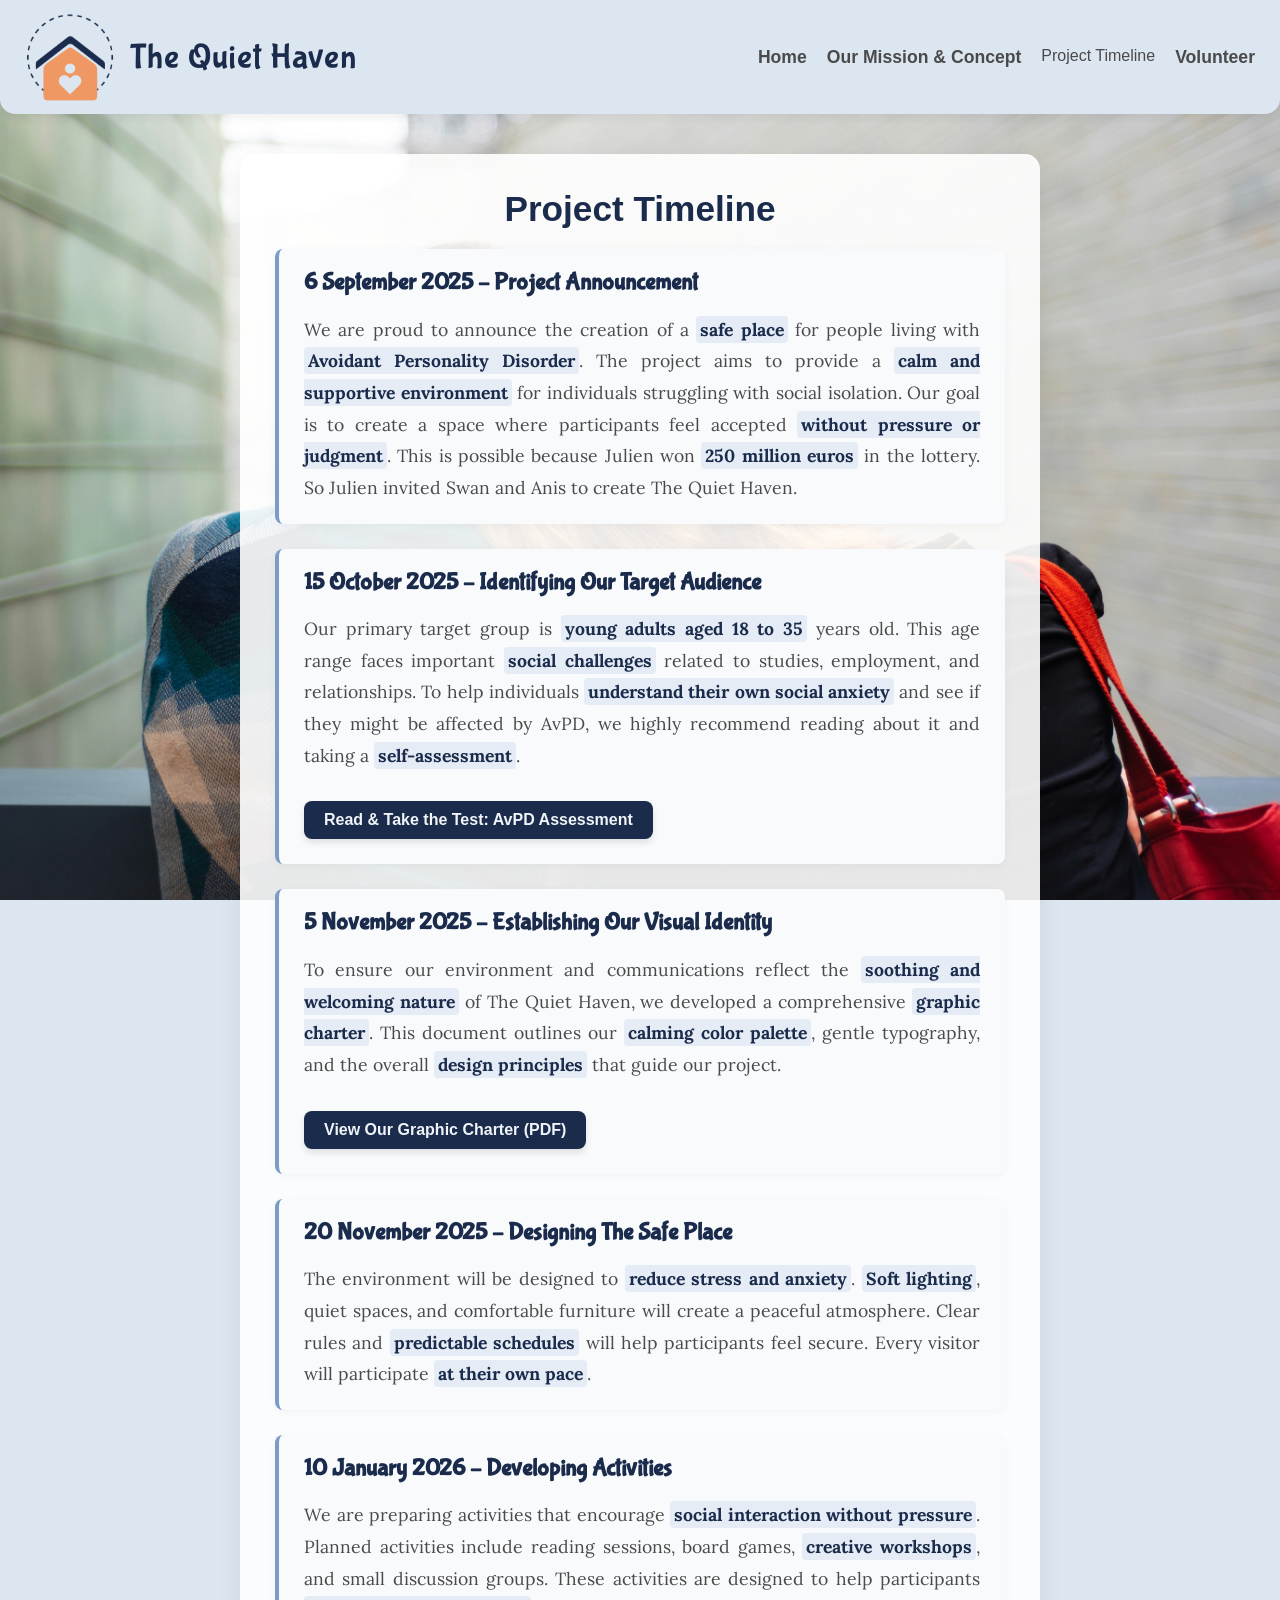
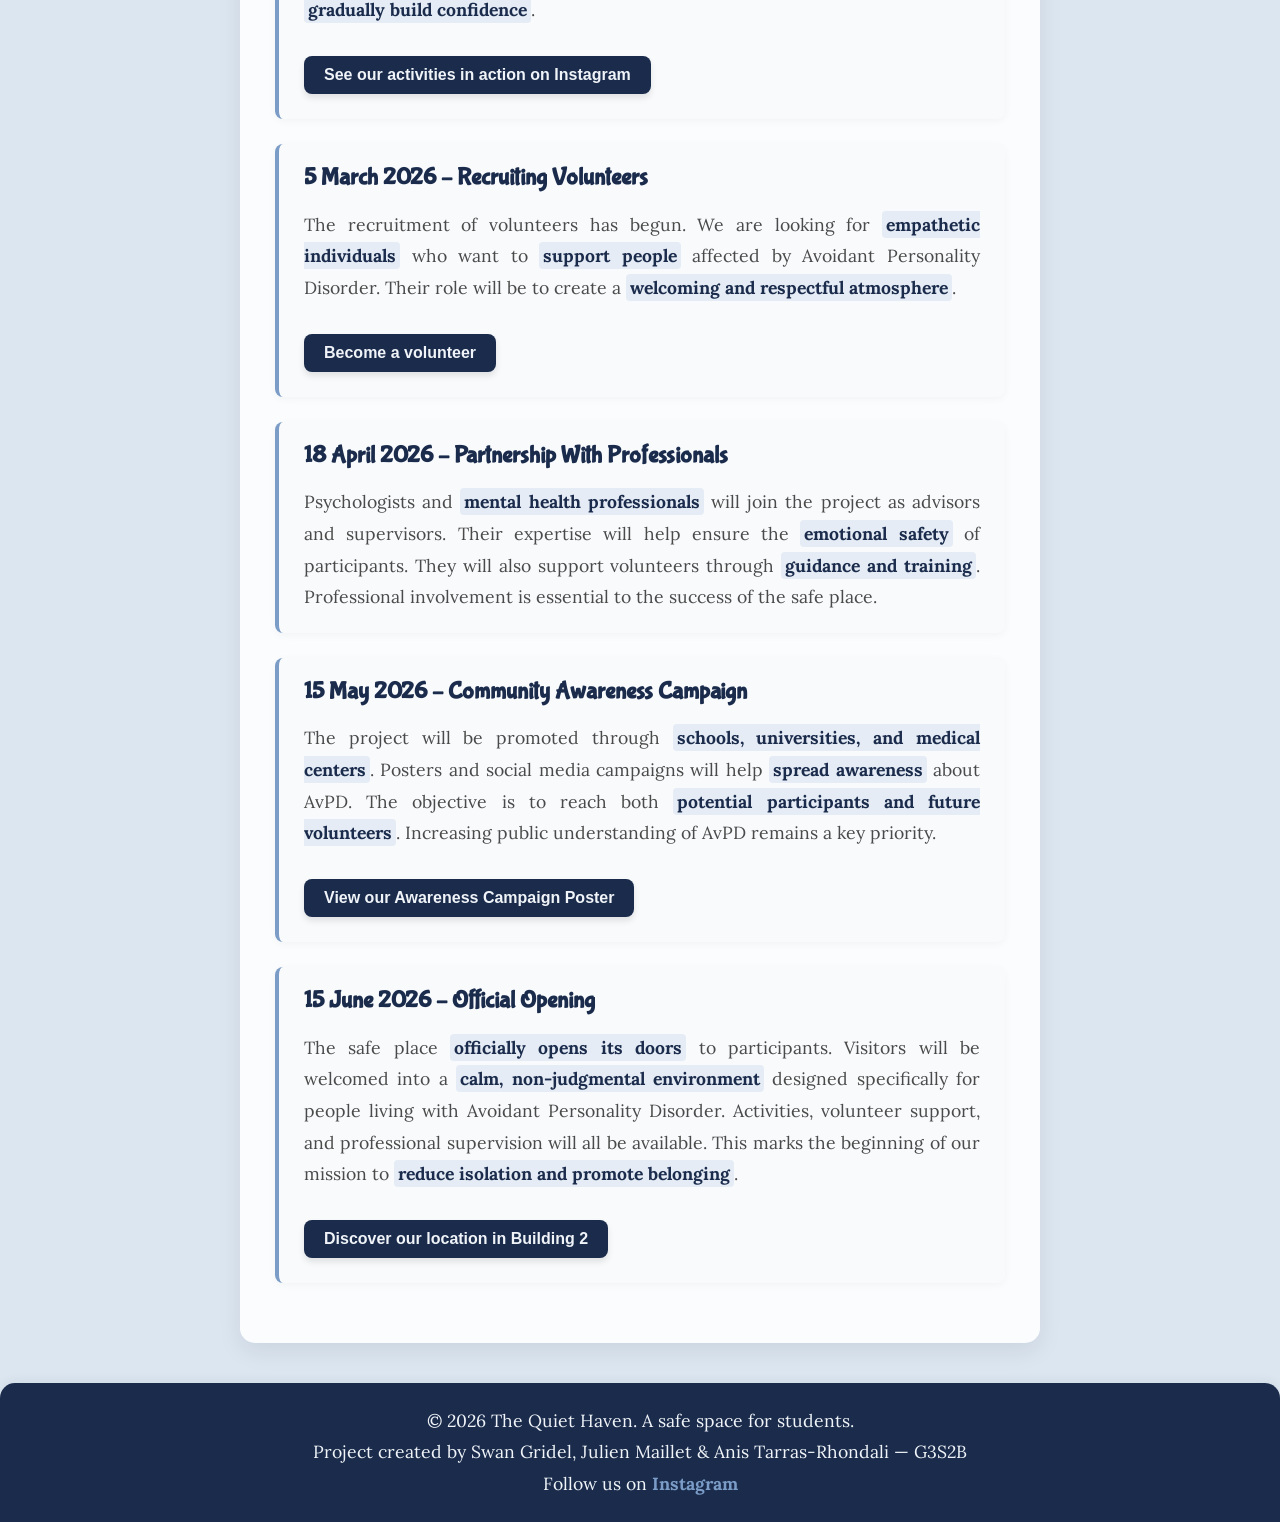
==== blog.html @ 800fada0 "Envoye des documents" ====
<!DOCTYPE html>
<html lang="fr">
	<head>
		<meta charset="UTF-8">
		<meta name="viewport" content="width=device-width, initial-scale=1.0">
		<meta name="description" content="Follow the roadmap and journey of The Quiet Haven project.">
		<title>Our Journey - The Quiet Haven</title>

		<link rel="preconnect" href="https://fonts.googleapis.com">
		<link rel="preconnect" href="https://fonts.gstatic.com" crossorigin>
		<link href="https://fonts.googleapis.com/css2?family=Bubblegum+Sans&display=swap" rel="stylesheet">
		<link href="https://fonts.googleapis.com/css2?family=Lora:ital,wght@0,400;0,600;1,400&display=swap" rel="stylesheet">
		<link rel="stylesheet" type="text/css" href="styles.css">
	</head>
	<body>
		<header>
			<a href="index.html" class="logo-container">
				<img src="Image/Logo.png" alt="Logo" width="90" height="90">
				<h1>The Quiet Haven</h1>
			</a>

			<input type="checkbox" id="menu-toggle" class="menu-checkbox">
			<label for="menu-toggle" class="menu-icon">&#9776;</label>

			<nav>
				<ul>
					<li><a href="index.html">Home</a></li>
					<li><a href="mission.html">Our Mission & Concept</a></li>
					<li>Project Timeline</li>
					<li><a href="volunteer.html">Volunteer</a></li>
				</ul>
			</nav>
		</header>
		
		<main class="centered-layout">
			<div class="glass-card" style="max-width: 800px;">
				<h2>Project Timeline</h2>
				
				<section class="content-block">
					<h3>6 September 2025 – Project Announcement</h3>
					<p>
						We are proud to announce the creation of a <strong>safe place</strong> for people living with <strong>Avoidant Personality Disorder</strong>. The project aims to provide a <strong>calm and supportive environment</strong> for individuals struggling with social isolation. Our goal is to create a space where participants feel accepted <strong>without pressure or judgment</strong>. This is possible because Julien won <strong>250 million euros</strong> in the lottery. So Julien invited Swan and Anis to create The Quiet Haven.
					</p>
				</section>

				<section class="content-block">
					<h3>15 October 2025 – Identifying Our Target Audience</h3>
					<p>
						Our primary target group is <strong>young adults aged 18 to 35</strong> years old. This age range faces important <strong>social challenges</strong> related to studies, employment, and relationships. To help individuals <strong>understand their own social anxiety</strong> and see if they might be affected by AvPD, we highly recommend reading about it and taking a <strong>self-assessment</strong>.
					</p>
					<a href="https://www.reviveresearch.org/blog/avoidant-personality-disorder-test/" target="_blank" class="cta-button cta-inline">
						Read & Take the Test: AvPD Assessment
					</a>
				</section>

				<section class="content-block">
					<h3>5 November 2025 – Establishing Our Visual Identity</h3>
					<p>
						To ensure our environment and communications reflect the <strong>soothing and welcoming nature</strong> of The Quiet Haven, we developed a comprehensive <strong>graphic charter</strong>. This document outlines our <strong>calming color palette</strong>, gentle typography, and the overall <strong>design principles</strong> that guide our project.
					</p>
					<a href="Annexe/Graphic_Charter.pdf" target="_blank" class="cta-button cta-inline">
						View Our Graphic Charter (PDF)
					</a>
				</section>

				<section class="content-block">
					<h3>20 November 2025 – Designing The Safe Place</h3>
					<p>
						The environment will be designed to <strong>reduce stress and anxiety</strong>. <strong>Soft lighting</strong>, quiet spaces, and comfortable furniture will create a peaceful atmosphere. Clear rules and <strong>predictable schedules</strong> will help participants feel secure. Every visitor will participate <strong>at their own pace</strong>.
					</p>
				</section>

				<section class="content-block">
					<h3>10 January 2026 – Developing Activities</h3>
					<p>
						We are preparing activities that encourage <strong>social interaction without pressure</strong>. Planned activities include reading sessions, board games, <strong>creative workshops</strong>, and small discussion groups. These activities are designed to help participants <strong>gradually build confidence</strong>.
					</p>
					<a href="https://www.instagram.com/avpd_project/" target="_blank" class="cta-button cta-inline">
						See our activities in action on Instagram
					</a>
				</section>

				<section class="content-block">
					<h3>5 March 2026 – Recruiting Volunteers</h3>
					<p>
						The recruitment of volunteers has begun. We are looking for <strong>empathetic individuals</strong> who want to <strong>support people</strong> affected by Avoidant Personality Disorder. Their role will be to create a <strong>welcoming and respectful atmosphere</strong>.
					</p>
					<a href="volunteer.html" class="cta-button cta-inline">
						Become a volunteer
					</a>
				</section>

				<section class="content-block">
					<h3>18 April 2026 – Partnership With Professionals</h3>
					<p>
						Psychologists and <strong>mental health professionals</strong> will join the project as advisors and supervisors. Their expertise will help ensure the <strong>emotional safety</strong> of participants. They will also support volunteers through <strong>guidance and training</strong>. Professional involvement is essential to the success of the safe place.
					</p>
				</section>

				<section class="content-block">
					<h3>15 May 2026 – Community Awareness Campaign</h3>
					<p>
						The project will be promoted through <strong>schools, universities, and medical centers</strong>. Posters and social media campaigns will help <strong>spread awareness</strong> about AvPD. The objective is to reach both <strong>potential participants and future volunteers</strong>. Increasing public understanding of AvPD remains a key priority.
					</p>
					<a href="Image/Affiche.jpg" target="_blank" class="cta-button cta-inline">
						View our Awareness Campaign Poster
					</a>
				</section>

				<section class="content-block">
					<h3>15 June 2026 – Official Opening</h3>
					<p>
						The safe place <strong>officially opens its doors</strong> to participants. Visitors will be welcomed into a <strong>calm, non-judgmental environment</strong> designed specifically for people living with Avoidant Personality Disorder. Activities, volunteer support, and professional supervision will all be available. This marks the beginning of our mission to <strong>reduce isolation and promote belonging</strong>.
					</p>
					<a href="mission.html#location-section" class="cta-button cta-inline">
						Discover our location in Building 2
					</a>
				</section>
			</div>
		</main>
		
		<footer>
			<div class="footer-content">
				<p>&copy; 2026 The Quiet Haven. A safe space for students.</p>
				<p>Project created by Swan Gridel, Julien Maillet & Anis Tarras-Rhondali — G3S2B</p>
				<p>Follow us on <a href="https://www.instagram.com/avpd_project/" target="_blank">Instagram</a></p>
			</div>
		</footer>
	</body>
</html>
---- styles.css ----
/* ========================================================= */
/* THE QUIET HAVEN - STYLESHEET                */
/* ========================================================= */

/* ======================== */
/* 1. VARIABLES (PALETTE)   */
/* ======================== */
:root {
    --primary-blue: #1A2B4C;   /* Bleu marine profond */
    --secondary-blue: #7A9CC6; /* Bleu moyen */
    --pastel-blue: #DCE6F1;    /* Bleu pastel très clair */
    --bg-light: #F8FAFC;       /* Fond des blocs et champs */
    --text-dark: #4A4A4A;      /* Gris foncé pour le texte */
    --text-light: #F0F4F8;     /* Blanc/Gris clair */
    --glass-bg: rgba(255, 255, 255, 0.90); /* Effet calque blanc */
}

/* ======================== */
/* 2. STYLES GLOBAUX        */
/* ======================== */
body {
    margin: 0; 
    min-height: 100vh; 
    display: flex; 
    flex-direction: column; 
    font-family: sans-serif; 
    color: var(--text-dark);
    background-color: var(--pastel-blue); 
    background-image: url('Image/Fond.jpg'); 
    background-size: cover; 
    background-attachment: fixed; 
    background-position: center;
}

h1 {
    font-family: 'Bubblegum Sans', sans-serif;
    font-size: 2.2rem;
    margin: 0;
    font-weight: normal;
    letter-spacing: 1px;
    color: var(--primary-blue);
}

h2 {
    color: var(--primary-blue);
    font-size: 2.2rem;
    font-weight: 700;
    margin-top: 0;
    margin-bottom: 20px;
    text-align: center;
}

h3 {
    font-family: 'Bubblegum Sans', sans-serif;
    color: var(--secondary-blue);
    font-size: 1.7rem;
    margin-top: 30px;
    margin-bottom: 10px;
    font-weight: 600;
}

p {
    font-size: 1.1rem;
    margin-bottom: 15px;
    font-family: 'Lora', serif; 
    line-height: 1.8;
    text-align: justify;
}

/* Effet "surligneur" pour les mots en gras */
p strong {
    color: var(--primary-blue);
    font-weight: 700;
    background-color: rgba(122, 156, 198, 0.15); 
    padding: 2px 4px; 
    border-radius: 4px; 
}

/* ======================== */
/* 3. EN-TÊTE ET MENU       */
/* ======================== */
header {
    display: flex;
    justify-content: space-between;
    align-items: center;
    padding: 12px 25px;
    background-color: var(--pastel-blue); 
    border-radius: 0 0 15px 15px;
    box-shadow: 0 4px 8px rgba(0, 0, 0, 0.06); 
}

.logo-container {
    display: flex;
    align-items: center;
    text-decoration: none;
    gap: 15px; 
}

header ul {
    list-style: none;
    display: flex;
    gap: 20px;
    margin: 0;
    padding: 0;
}

header ul li a {
    text-decoration: none;
    color: var(--text-dark);
    font-weight: bold;
    font-size: 1.1rem;
    transition: color 0.3s ease; 
}

header ul li a:hover {
    color: var(--secondary-blue); 
}

/* Checkbox cachée utilisée pour le menu mobile */
.menu-checkbox, .menu-icon {
    display: none; 
}

/* ======================== */
/* 4. COMPOSANTS GLOBAUX    */
/* ======================== */

/* La carte blanche principale */
.glass-card {
    background-color: var(--glass-bg);
    padding: 35px; 
    border-radius: 15px; 
    box-shadow: 0 8px 25px rgba(0, 0, 0, 0.08); 
    width: 100%;
    box-sizing: border-box;
}

/* Alignement générique pour centrer les cartes */
.centered-layout {
    display: flex;
    justify-content: center;
    align-items: center;
    padding: 40px 20px;
    flex: 1; 
}

/* Les blocs gris avec barre latérale (Utilisés partout) */
.content-block {
    background-color: var(--bg-light); 
    padding: 20px 25px; 
    margin-bottom: 25px; 
    border-left: 4px solid var(--secondary-blue); 
    border-radius: 8px; 
    box-shadow: 0 2px 8px rgba(0, 0, 0, 0.04); 
}

.content-block h3 {
    margin-top: 0;
    font-size: 1.5rem;
    color: var(--primary-blue);
}

.content-block p:first-child {
    margin-top: 0;
}

.content-block p:last-child {
    margin-bottom: 0;
}

/* ======================== */
/* BOUTONS ET LIENS         */
/* ======================== */

/* Base partagée pour tous les boutons */
.cta-button, .submit-button {
    display: block;
    background-color: var(--primary-blue);
    color: var(--text-light);
    border: none;
    border-radius: 8px;
    font-size: 1.2rem;
    font-weight: bold;
    font-family: sans-serif;
    text-align: center;
    text-decoration: none;
    cursor: pointer;
    transition: all 0.3s ease;
    box-shadow: 0 4px 6px rgba(0, 0, 0, 0.1); 
}

.cta-button:hover, .submit-button:hover {
    background-color: var(--secondary-blue);
    transform: translateY(-2px);
    box-shadow: 0 6px 12px rgba(0, 0, 0, 0.15);
}

/* Dimensions spécifiques au bouton de navigation (CTA) */
.cta-button {
    padding: 15px 35px;      
    width: fit-content;      
    margin: 40px auto 20px;  
}

/* Modificateur pour les boutons réduits (doit rester sous .cta-button) */
.cta-inline {
    display: inline-block;
    margin: 15px 0 5px 0; 
    font-size: 1rem;
    padding: 10px 20px;
}

/* Liens textuels avec animation au survol */
.resource-link {
    color: var(--secondary-blue);
    font-weight: bold;
    text-decoration: none;
    display: inline-block;
    margin-top: 10px;
    transition: color 0.3s ease; 
}

.resource-link:hover {
    color: var(--primary-blue); 
    text-decoration: underline;
}

/* ======================== */
/* LISTES ET IMAGES         */
/* ======================== */

/* Listes stylisées pour la page Mission */
.concept-list {
    list-style: none; 
    padding-left: 0;
    margin-top: 20px;
}

.concept-list li {
    font-family: 'Lora', serif; 
    font-size: 1.1rem;
    line-height: 1.8;
    margin-bottom: 20px;
    padding: 15px 20px;
    background-color: var(--bg-light); 
    border-left: 4px solid var(--secondary-blue); 
    border-radius: 8px;
    text-align: justify;
}

.concept-list li strong:first-child {
    display: block; 
    font-family: 'Bubblegum Sans', sans-serif; 
    font-size: 1.5rem;
    color: var(--primary-blue);
    margin-bottom: 5px;
    letter-spacing: 1px;
    font-weight: normal; 
    background: none; 
    padding: 0;
}

.concept-list li strong:not(:first-child) {
    color: var(--primary-blue);
    font-weight: 700;
    background-color: rgba(122, 156, 198, 0.15); 
    padding: 2px 4px; 
    border-radius: 4px; 
}

/* Images du site */
.location-img {
    width: 100%;
    max-width: 600px; 
    height: auto;
    border-radius: 10px; 
    margin-top: 15px;
    display: block;
    margin-left: auto;
    margin-right: auto; 
    box-shadow: 0 4px 8px rgba(0, 0, 0, 0.1); 
}

/* ======================== */
/* 5. PAGE ACCUEIL          */
/* ======================== */
.home-layout {
    display: flex;
    flex-direction: row; 
    align-items: flex-start; 
    gap: 50px; 
    max-width: 1000px; 
    margin: 50px auto; 
    padding: 0 20px;
}

.poster-section {
    flex-shrink: 0; 
    position: sticky; 
    top: 100px; 
}

.home-poster {
    width: 100%;
    max-width: 350px; 
    border-radius: 10px; 
    box-shadow: 0 8px 16px rgba(0, 0, 0, 0.15); 
}

.text-section {
    flex: 1; 
}

.text-section h2 {
    text-align: left; 
}

/* ======================== */
/* 6. PAGE FORMULAIRE       */
/* ======================== */
form > label {
    display: block; 
    font-family: 'Bubblegum Sans', sans-serif; 
    font-size: 1.5rem; 
    font-weight: normal;
    color: var(--primary-blue);
    margin-top: 20px;
    margin-bottom: 8px;
    letter-spacing: 1px;
}

form input[type="text"],
form input[type="email"],
form textarea {
    width: 100%; 
    padding: 12px;
    border: 1px solid var(--pastel-blue);
    border-radius: 8px;
    font-family: inherit;
    font-size: 1rem;
    box-sizing: border-box; 
    background-color: var(--bg-light);
    transition: border-color 0.3s ease;
}

form input:focus, form textarea:focus {
    outline: none;
    border-color: var(--secondary-blue);
}

/* Structure Flexbox pour les cases à cocher */
.checkbox-group {
    background-color: var(--bg-light); 
    padding: 15px 20px; 
    margin-bottom: 20px;
    border-radius: 8px; 
    border-left: 4px solid var(--secondary-blue); 
    display: flex;       
    flex-wrap: wrap;     
    gap: 15px 20px;      
}

.checkbox-item {
    display: inline-flex;
    align-items: center; 
}

.checkbox-item input[type="checkbox"] {
    margin: 0 8px 0 0; 
    cursor: pointer;
}

.checkbox-item label {
    font-family: sans-serif; 
    font-size: 1rem;
    color: var(--text-dark);
    cursor: pointer;
    font-weight: normal;
    margin: 0; 
}

/* Le bouton d'envoi prend toute la largeur */
.submit-button {
    width: 100%;
    padding: 15px;
    margin-top: 25px;
}

/* ======================== */
/* 7. PIED DE PAGE (FOOTER) */
/* ======================== */
footer {
    background-color: var(--primary-blue); 
    color: var(--text-light); 
    text-align: center;
    padding: 20px 20px; 
    margin-top: auto; 
    border-radius: 15px 15px 0 0; 
    font-size: 8px;
    box-shadow: 0 -4px 10px rgba(0, 0, 0, 0.04); 
}

.footer-content p {
    margin: 5px 0;
    line-height: 1.5;
    text-align: center; 
}

.footer-content a {
    color: var(--secondary-blue); 
    text-decoration: none;
    font-weight: bold;
    transition: color 0.3s ease; 
}

.footer-content a:hover {
    color: #FFFFFF; 
    text-decoration: underline; 
}

/* ======================== */
/* 8. RESPONSIVE (MOBILES)  */
/* ======================== */
@media (max-width: 768px) {
    .menu-icon {
        display: block;
        font-size: 2rem; 
        cursor: pointer;
        color: var(--primary-blue); 
        user-select: none;
    }

    header ul {
        display: none; 
        flex-direction: column; 
        position: absolute; 
        top: 90px; 
        right: 15px;
        background-color: var(--text-light); 
        padding: 20px;
        border-radius: 10px;
        box-shadow: 0 8px 16px rgba(0, 0, 0, 0.2); 
        z-index: 1000; 
        text-align: right;
        gap: 15px; 
    }

    .menu-checkbox:checked ~ nav ul {
        display: flex;
    }

    .home-layout {
        flex-direction: column; 
        align-items: center; 
        gap: 30px;
        margin: 20px auto; 
    }

    .poster-section {
        order: -1; 
    }

    .home-poster {
        max-width: 250px;
    }
}
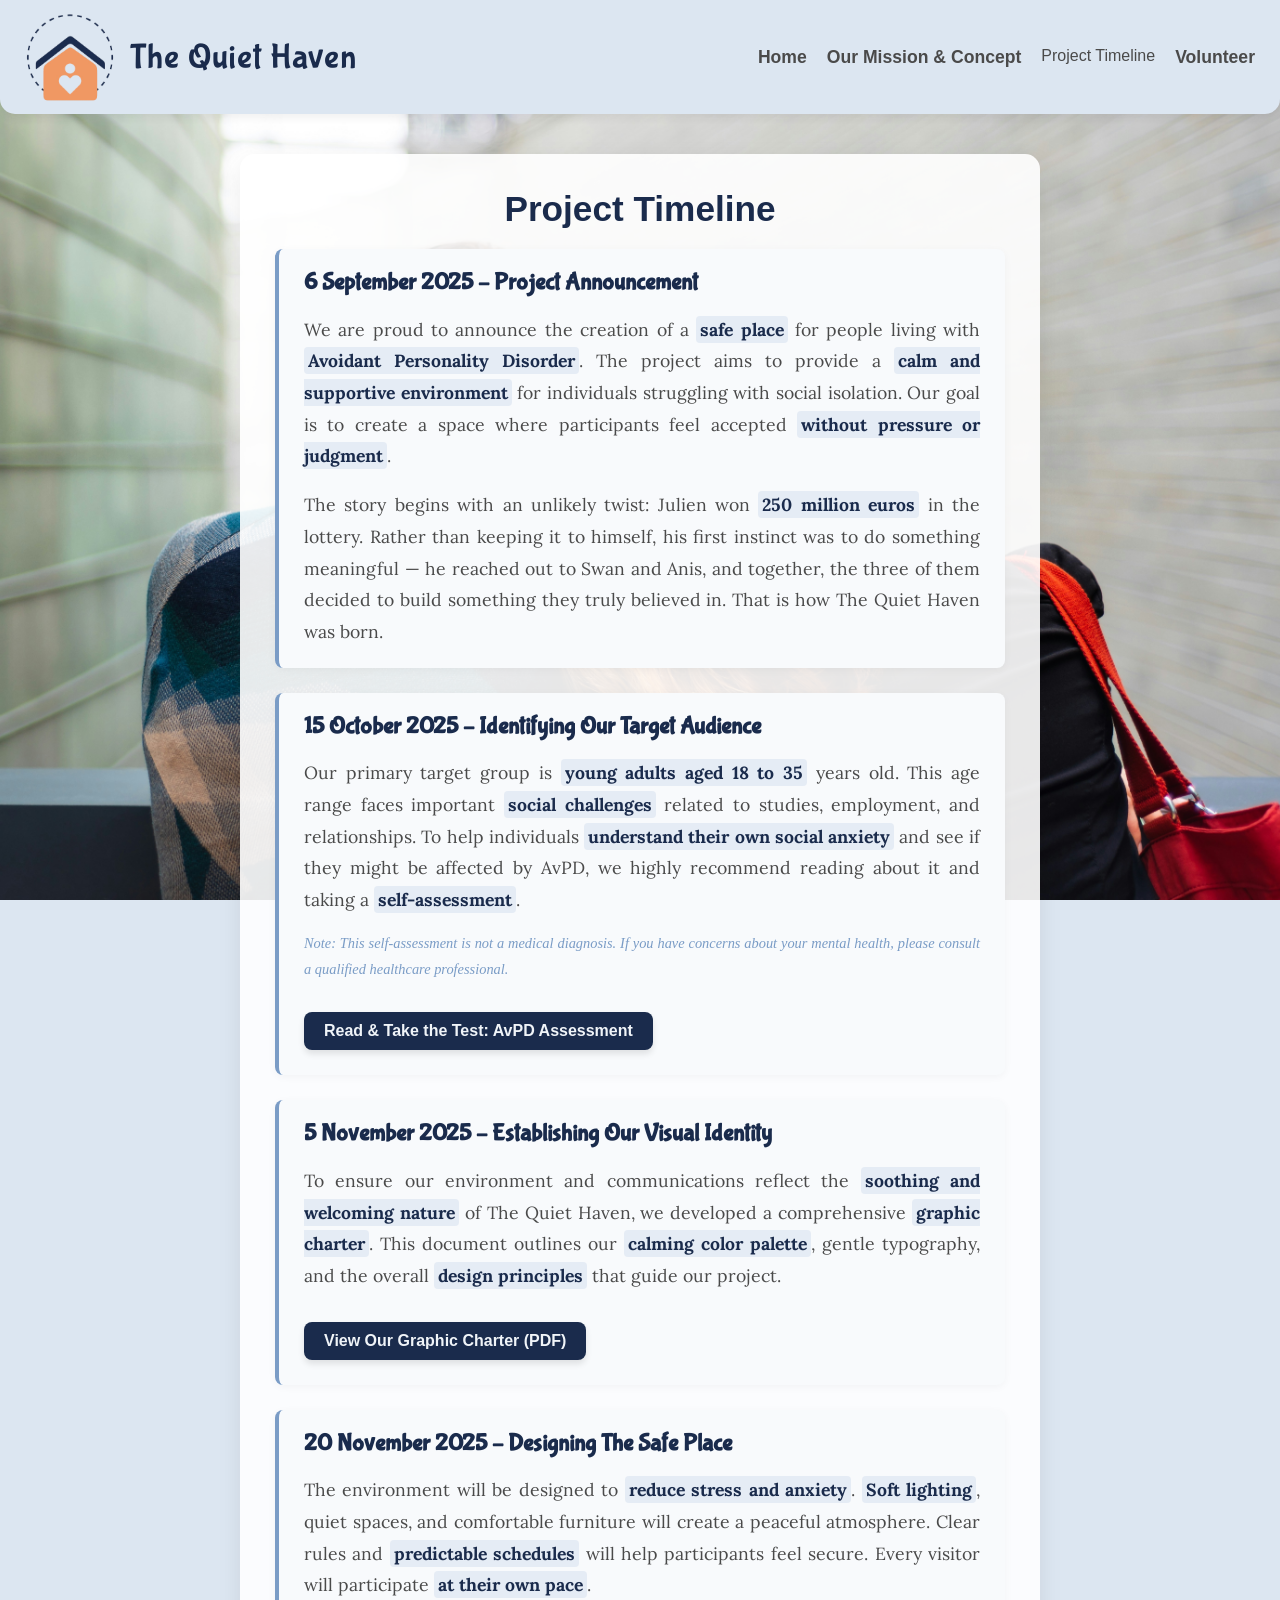
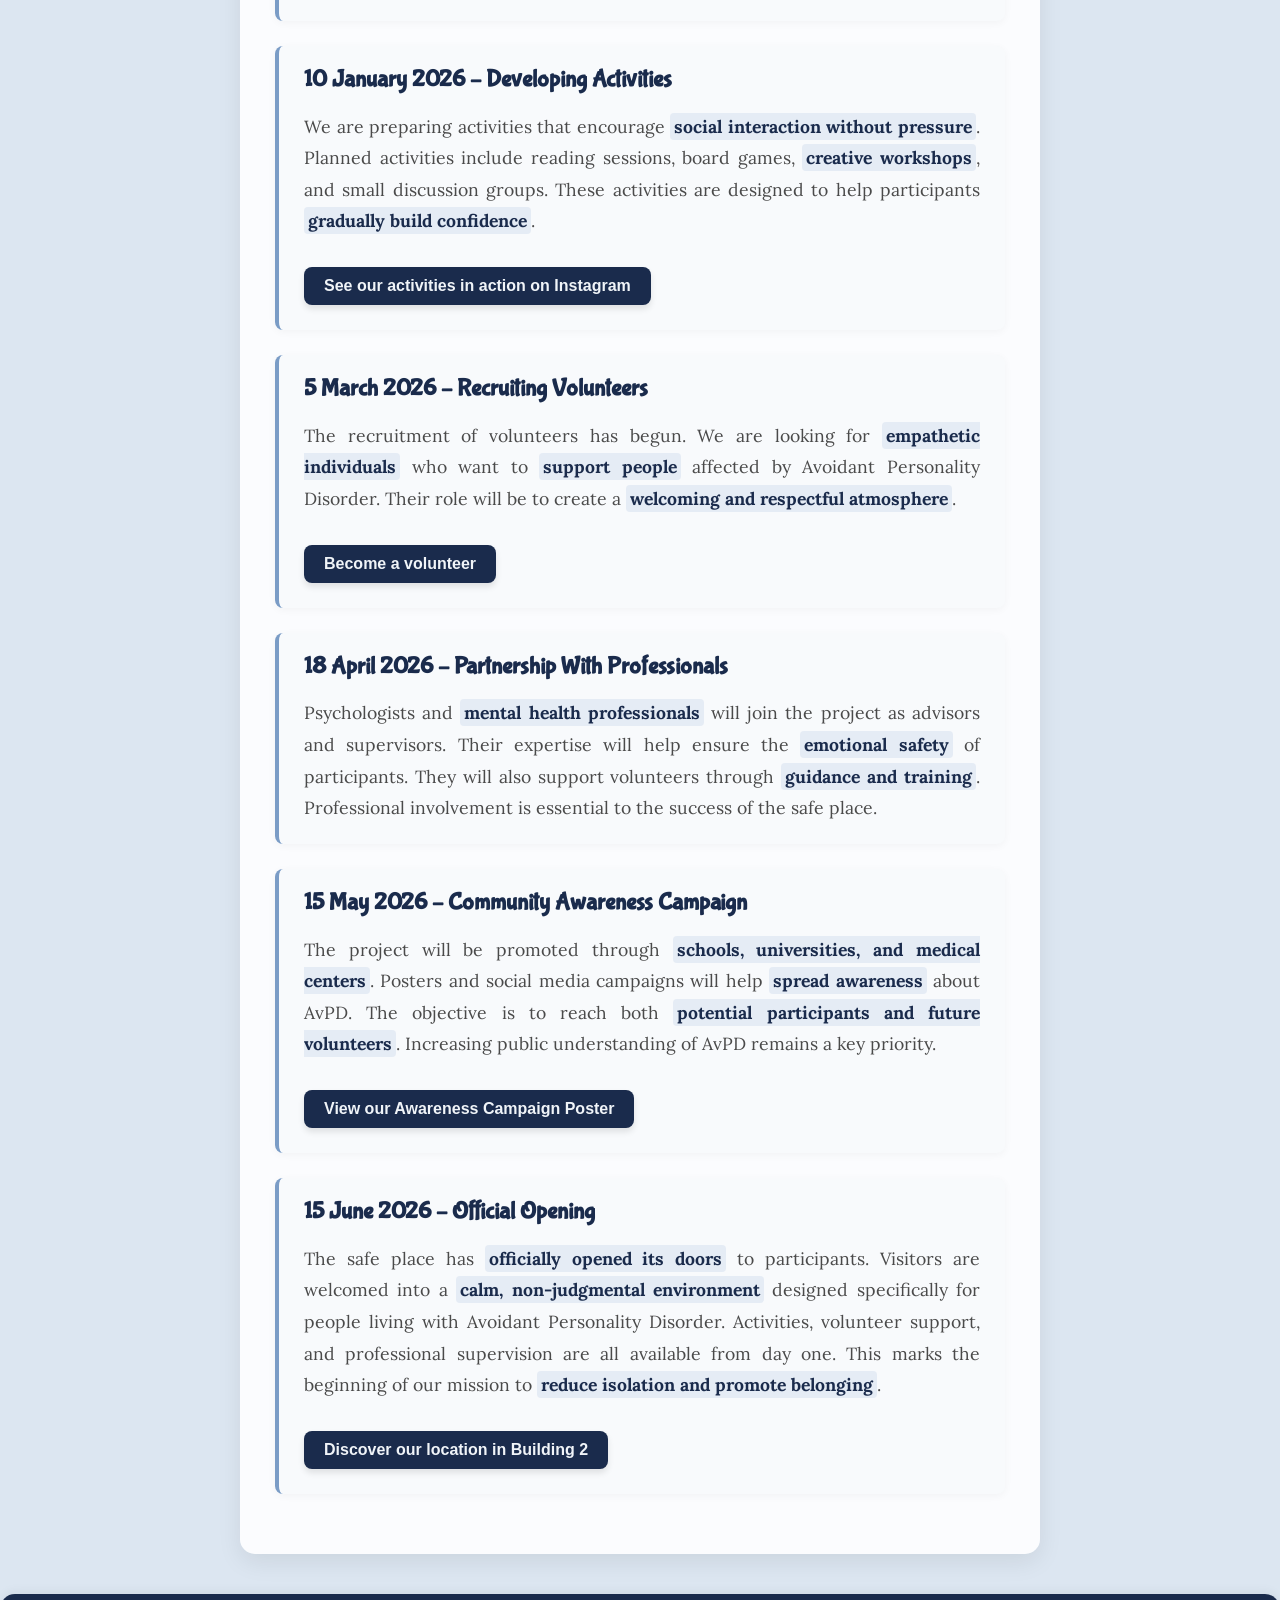
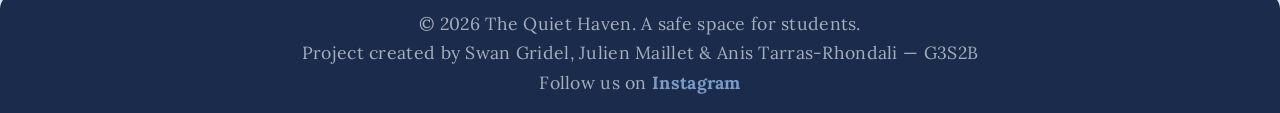
==== commit 2ba69285: "amélioration de la page web" ====
--- a/blog.html
+++ b/blog.html
@@ -1,5 +1,5 @@
 <!DOCTYPE html>
-<html lang="fr">
+<html lang="en">
 	<head>
 		<meta charset="UTF-8">
 		<meta name="viewport" content="width=device-width, initial-scale=1.0">
@@ -15,7 +15,7 @@
 	<body>
 		<header>
 			<a href="index.html" class="logo-container">
-				<img src="Image/Logo.png" alt="Logo" width="90" height="90">
+				<img src="Image/Logo.png" alt="Logo The Quiet Haven" width="90" height="90">
 				<h1>The Quiet Haven</h1>
 			</a>
 
@@ -39,7 +39,10 @@
 				<section class="content-block">
 					<h3>6 September 2025 – Project Announcement</h3>
 					<p>
-						We are proud to announce the creation of a <strong>safe place</strong> for people living with <strong>Avoidant Personality Disorder</strong>. The project aims to provide a <strong>calm and supportive environment</strong> for individuals struggling with social isolation. Our goal is to create a space where participants feel accepted <strong>without pressure or judgment</strong>. This is possible because Julien won <strong>250 million euros</strong> in the lottery. So Julien invited Swan and Anis to create The Quiet Haven.
+						We are proud to announce the creation of a <strong>safe place</strong> for people living with <strong>Avoidant Personality Disorder</strong>. The project aims to provide a <strong>calm and supportive environment</strong> for individuals struggling with social isolation. Our goal is to create a space where participants feel accepted <strong>without pressure or judgment</strong>.
+					</p>
+					<p>
+						The story begins with an unlikely twist: Julien won <strong>250 million euros</strong> in the lottery. Rather than keeping it to himself, his first instinct was to do something meaningful — he reached out to Swan and Anis, and together, the three of them decided to build something they truly believed in. That is how The Quiet Haven was born.
 					</p>
 				</section>
 
@@ -47,6 +50,9 @@
 					<h3>15 October 2025 – Identifying Our Target Audience</h3>
 					<p>
 						Our primary target group is <strong>young adults aged 18 to 35</strong> years old. This age range faces important <strong>social challenges</strong> related to studies, employment, and relationships. To help individuals <strong>understand their own social anxiety</strong> and see if they might be affected by AvPD, we highly recommend reading about it and taking a <strong>self-assessment</strong>.
+					</p>
+					<p style="font-size: 0.9rem; color: var(--secondary-blue); font-style: italic;">
+						Note: This self-assessment is not a medical diagnosis. If you have concerns about your mental health, please consult a qualified healthcare professional.
 					</p>
 					<a href="https://www.reviveresearch.org/blog/avoidant-personality-disorder-test/" target="_blank" class="cta-button cta-inline">
 						Read & Take the Test: AvPD Assessment
@@ -110,7 +116,7 @@
 				<section class="content-block">
 					<h3>15 June 2026 – Official Opening</h3>
 					<p>
-						The safe place <strong>officially opens its doors</strong> to participants. Visitors will be welcomed into a <strong>calm, non-judgmental environment</strong> designed specifically for people living with Avoidant Personality Disorder. Activities, volunteer support, and professional supervision will all be available. This marks the beginning of our mission to <strong>reduce isolation and promote belonging</strong>.
+						The safe place has <strong>officially opened its doors</strong> to participants. Visitors are welcomed into a <strong>calm, non-judgmental environment</strong> designed specifically for people living with Avoidant Personality Disorder. Activities, volunteer support, and professional supervision are all available from day one. This marks the beginning of our mission to <strong>reduce isolation and promote belonging</strong>.
 					</p>
 					<a href="mission.html#location-section" class="cta-button cta-inline">
 						Discover our location in Building 2
--- a/styles.css
+++ b/styles.css
@@ -86,7 +86,8 @@
     padding: 12px 25px;
     background-color: var(--pastel-blue); 
     border-radius: 0 0 15px 15px;
-    box-shadow: 0 4px 8px rgba(0, 0, 0, 0.06); 
+    box-shadow: 0 4px 8px rgba(0, 0, 0, 0.06);
+    position: relative;
 }
 
 .logo-container {
@@ -390,77 +391,160 @@
 /* 7. PIED DE PAGE (FOOTER) */
 /* ======================== */
 footer {
-    background-color: var(--primary-blue); 
-    color: var(--text-light); 
+    background-color: var(--primary-blue);
+    color: rgba(240, 244, 248, 0.65);
     text-align: center;
-    padding: 20px 20px; 
-    margin-top: auto; 
-    border-radius: 15px 15px 0 0; 
-    font-size: 8px;
-    box-shadow: 0 -4px 10px rgba(0, 0, 0, 0.04); 
+    padding: 14px 20px;
+    margin-top: auto;
+    border-radius: 15px 15px 0 0;
+    font-size: 0.6rem;
+    font-family: sans-serif;
+    letter-spacing: 0.03em;
+    box-shadow: 0 -4px 10px rgba(0, 0, 0, 0.04);
 }
 
 .footer-content p {
-    margin: 5px 0;
+    margin: 3px 0;
     line-height: 1.5;
-    text-align: center; 
+    text-align: center;
 }
 
 .footer-content a {
-    color: var(--secondary-blue); 
+    color: var(--secondary-blue);
     text-decoration: none;
     font-weight: bold;
-    transition: color 0.3s ease; 
+    transition: color 0.3s ease;
 }
 
 .footer-content a:hover {
-    color: #FFFFFF; 
-    text-decoration: underline; 
+    color: #FFFFFF;
+    text-decoration: underline;
 }
 
 /* ======================== */
 /* 8. RESPONSIVE (MOBILES)  */
 /* ======================== */
 @media (max-width: 768px) {
+
+    /* --- Menu mobile --- */
     .menu-icon {
         display: block;
-        font-size: 2rem; 
+        font-size: 2rem;
         cursor: pointer;
-        color: var(--primary-blue); 
+        color: var(--primary-blue);
         user-select: none;
     }
 
+    /* Le nav prend toute la largeur pour que le sélecteur ~ fonctionne */
+    header nav {
+        position: absolute;
+        top: 100%;
+        left: 0;
+        right: 0;
+        z-index: 1000;
+    }
+
     header ul {
-        display: none; 
-        flex-direction: column; 
-        position: absolute; 
-        top: 90px; 
-        right: 15px;
-        background-color: var(--text-light); 
-        padding: 20px;
-        border-radius: 10px;
-        box-shadow: 0 8px 16px rgba(0, 0, 0, 0.2); 
-        z-index: 1000; 
+        display: none;
+        flex-direction: column;
+        background-color: var(--text-light);
+        padding: 20px 25px;
+        box-shadow: 0 8px 16px rgba(0, 0, 0, 0.2);
+        border-radius: 0 0 15px 15px;
         text-align: right;
-        gap: 15px; 
-    }
-
+        gap: 15px;
+        margin: 0;
+    }
+
+    /* Correction du sélecteur : la checkbox doit être suivie de nav */
     .menu-checkbox:checked ~ nav ul {
         display: flex;
     }
 
+    /* --- Typographie --- */
+    h1 {
+        font-size: 1.4rem;
+    }
+
+    h2 {
+        font-size: 1.6rem;
+    }
+
+    h3 {
+        font-size: 1.3rem;
+    }
+
+    p {
+        font-size: 1rem;
+    }
+
+    /* --- Layout général --- */
+    .centered-layout {
+        padding: 20px 12px;
+        align-items: flex-start;
+    }
+
+    .glass-card {
+        padding: 20px 16px;
+        max-width: 100% !important; /* écrase les max-width inline sur toutes les pages */
+    }
+
+    /* --- Page accueil --- */
     .home-layout {
-        flex-direction: column; 
-        align-items: center; 
-        gap: 30px;
-        margin: 20px auto; 
+        flex-direction: column;
+        align-items: center;
+        gap: 20px;
+        margin: 20px auto;
+        padding: 0 12px;
     }
 
     .poster-section {
-        order: -1; 
+        order: -1;
+        position: static; /* désactive le sticky sur mobile */
+        width: 100%;
+        display: flex;
+        justify-content: center;
     }
 
     .home-poster {
-        max-width: 250px;
+        max-width: 240px;
+        width: 100%;
+    }
+
+    .text-section h2 {
+        text-align: center;
+    }
+
+    /* --- Boutons --- */
+    .cta-button {
+        width: 100%;
+        box-sizing: border-box;
+        padding: 14px 20px;
+        font-size: 1rem;
+        text-align: center;
+    }
+
+    .cta-button.cta-inline {
+        width: 100%;
+        box-sizing: border-box;
+        margin: 12px 0 0;
+    }
+
+    /* --- Formulaire bénévole --- */
+    form input[type="text"],
+    form input[type="email"],
+    form textarea {
+        font-size: 1rem; /* évite le zoom auto sur iOS */
+    }
+
+    .submit-button {
+        font-size: 1rem;
+        padding: 14px;
+    }
+
+    /* --- Footer --- */
+    footer {
+        font-size: 0.3rem;
+        padding: 12px 15px;
     }
 }
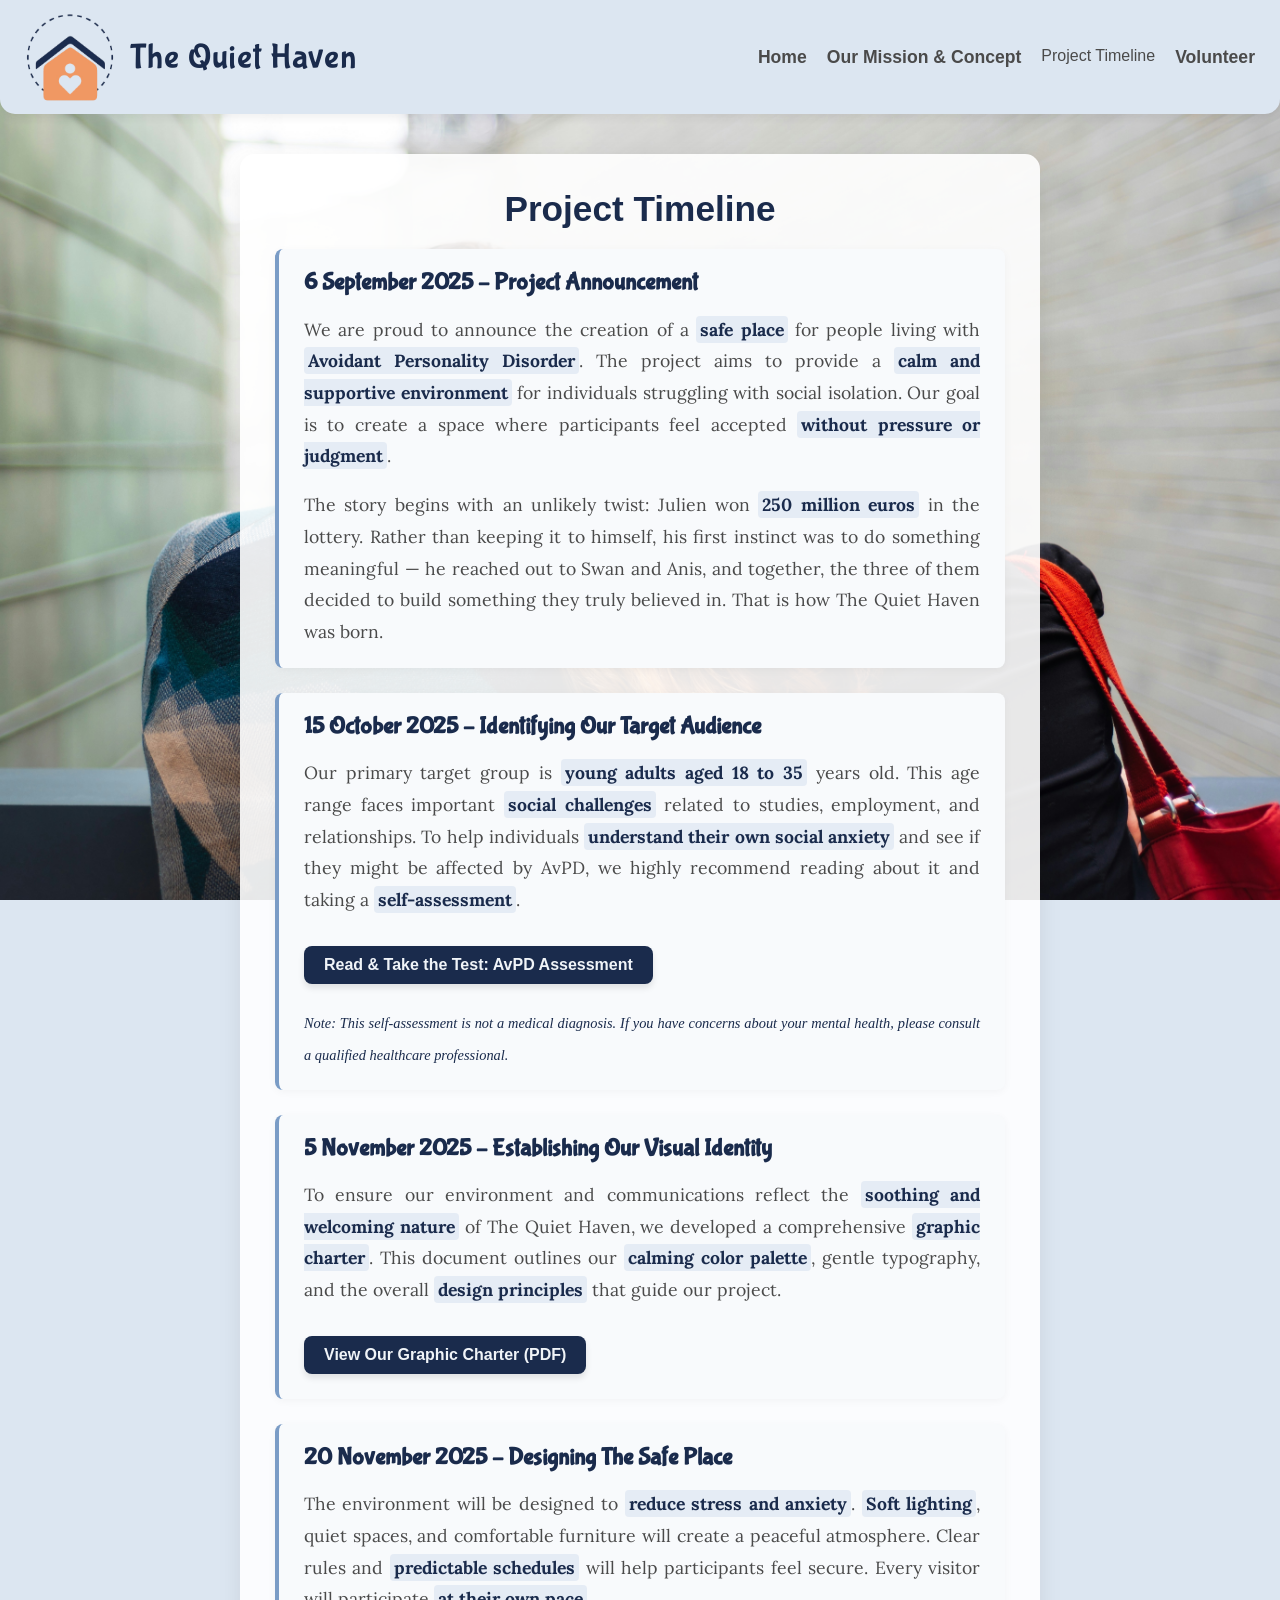
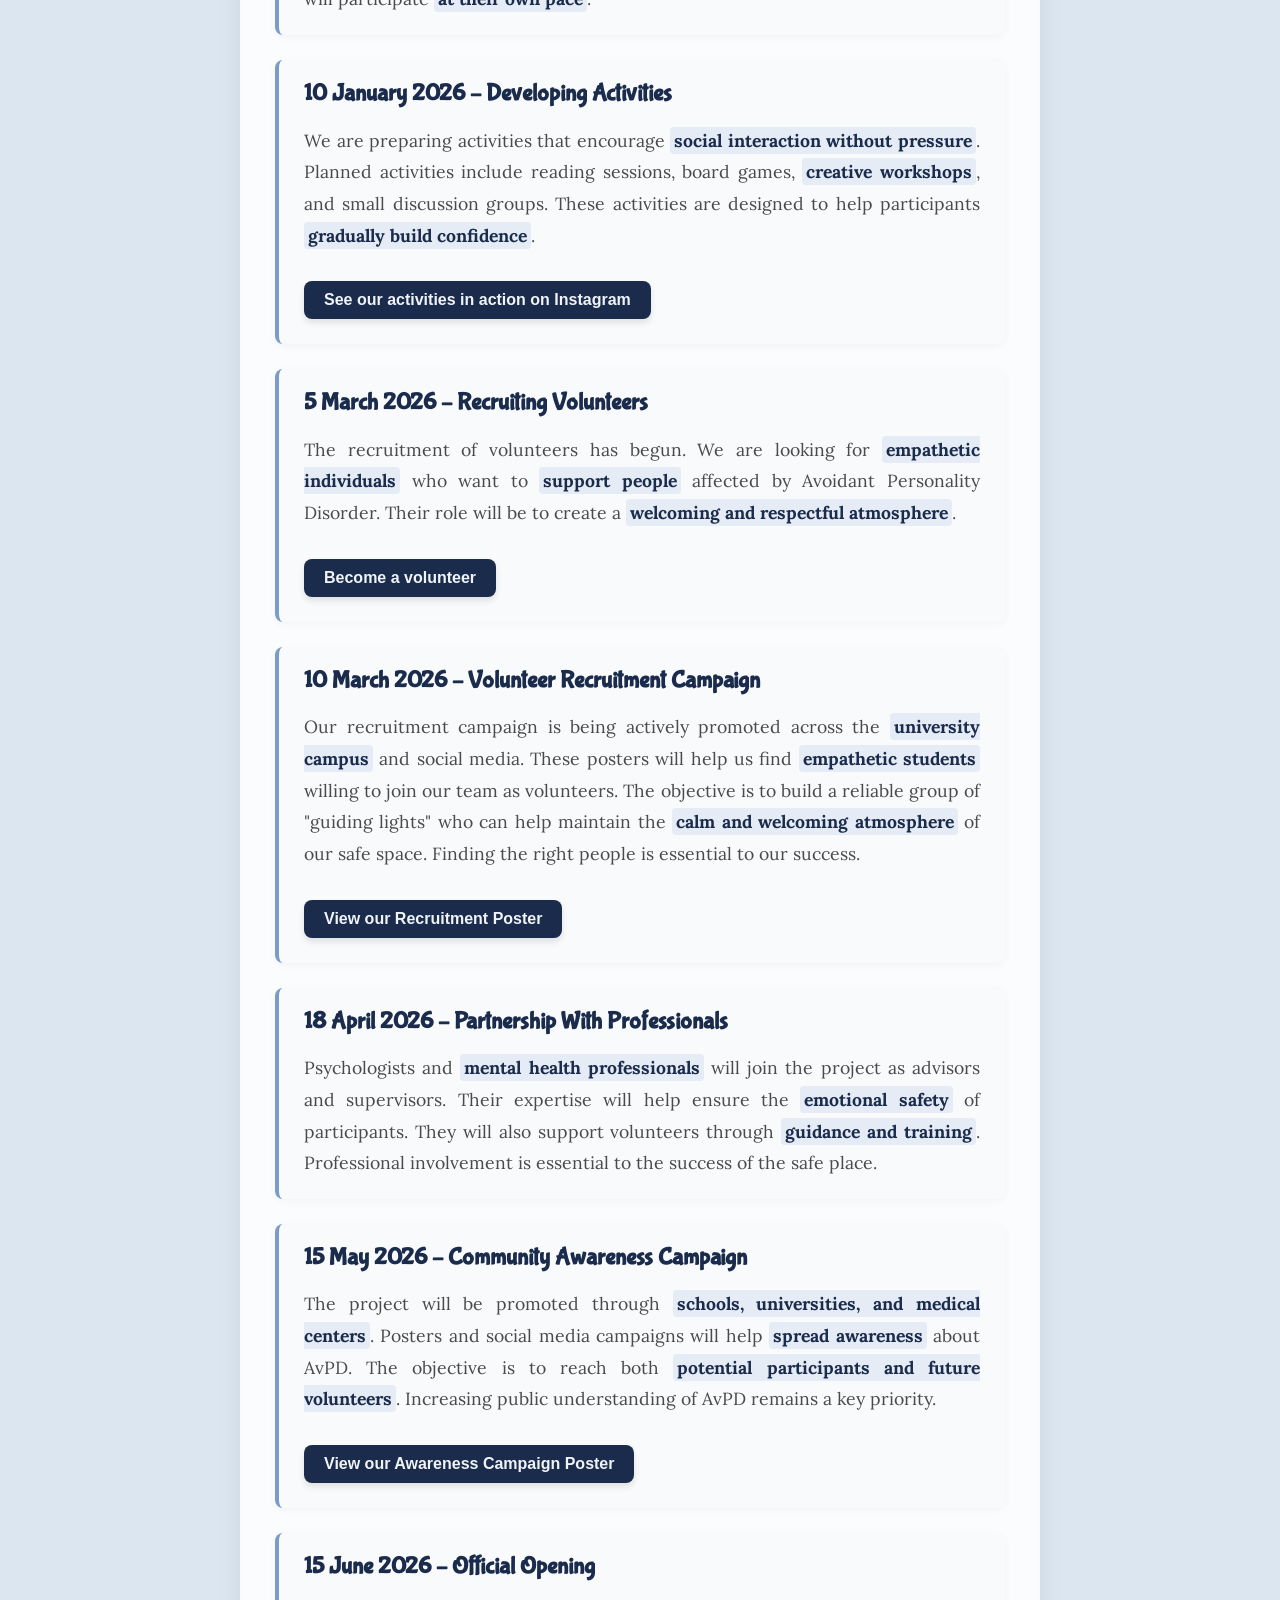
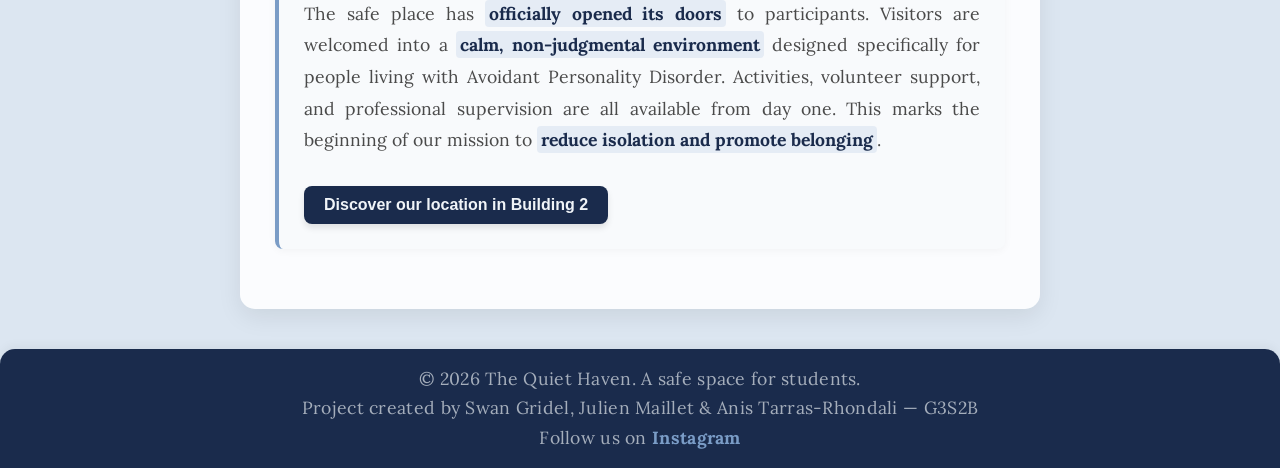
==== commit 4d10b1ab: "Version Final" ====
--- a/blog.html
+++ b/blog.html
@@ -51,12 +51,13 @@
 					<p>
 						Our primary target group is <strong>young adults aged 18 to 35</strong> years old. This age range faces important <strong>social challenges</strong> related to studies, employment, and relationships. To help individuals <strong>understand their own social anxiety</strong> and see if they might be affected by AvPD, we highly recommend reading about it and taking a <strong>self-assessment</strong>.
 					</p>
-					<p style="font-size: 0.9rem; color: var(--secondary-blue); font-style: italic;">
-						Note: This self-assessment is not a medical diagnosis. If you have concerns about your mental health, please consult a qualified healthcare professional.
-					</p>
+					
 					<a href="https://www.reviveresearch.org/blog/avoidant-personality-disorder-test/" target="_blank" class="cta-button cta-inline">
 						Read & Take the Test: AvPD Assessment
 					</a>
+					<p>
+						<em>Note: This self-assessment is not a medical diagnosis. If you have concerns about your mental health, please consult a qualified healthcare professional.</em>
+					</p>
 				</section>
 
 				<section class="content-block">
@@ -97,6 +98,16 @@
 				</section>
 
 				<section class="content-block">
+					<h3>10 March 2026 – Volunteer Recruitment Campaign</h3>
+					<p>
+						Our recruitment campaign is being actively promoted across the <strong>university campus</strong> and social media. These posters will help us find <strong>empathetic students</strong> willing to join our team as volunteers. The objective is to build a reliable group of "guiding lights" who can help maintain the <strong>calm and welcoming atmosphere</strong> of our safe space. Finding the right people is essential to our success.
+					</p>
+					<a href="Image/Affiche.jpg" target="_blank" class="cta-button cta-inline">
+						View our Recruitment Poster
+					</a>
+				</section>
+
+				<section class="content-block">
 					<h3>18 April 2026 – Partnership With Professionals</h3>
 					<p>
 						Psychologists and <strong>mental health professionals</strong> will join the project as advisors and supervisors. Their expertise will help ensure the <strong>emotional safety</strong> of participants. They will also support volunteers through <strong>guidance and training</strong>. Professional involvement is essential to the success of the safe place.
@@ -108,7 +119,7 @@
 					<p>
 						The project will be promoted through <strong>schools, universities, and medical centers</strong>. Posters and social media campaigns will help <strong>spread awareness</strong> about AvPD. The objective is to reach both <strong>potential participants and future volunteers</strong>. Increasing public understanding of AvPD remains a key priority.
 					</p>
-					<a href="Image/Affiche.jpg" target="_blank" class="cta-button cta-inline">
+					<a href="Image/Affiche2.jpg" target="_blank" class="cta-button cta-inline">
 						View our Awareness Campaign Poster
 					</a>
 				</section>
--- a/styles.css
+++ b/styles.css
@@ -74,6 +74,11 @@
     background-color: rgba(122, 156, 198, 0.15); 
     padding: 2px 4px; 
     border-radius: 4px; 
+}
+
+p em {
+    font-size: 0.9rem; 
+    color: var(--primary-blue);
 }
 
 /* ======================== */
@@ -349,6 +354,28 @@
     border-color: var(--secondary-blue);
 }
 
+.content-block ul {
+    font-family: 'Lora', serif; 
+    font-size: 1.1rem;
+    line-height: 1.8;
+    text-align: justify;
+    padding-left: 25px;
+    margin-bottom: 0;
+}
+
+.content-block ul li {
+    margin-bottom: 12px;
+}
+
+/* Applique le même effet surligné aux mots en gras dans les listes */
+.content-block ul li strong {
+    color: var(--primary-blue);
+    font-weight: 700;
+    background-color: rgba(122, 156, 198, 0.15); 
+    padding: 2px 4px; 
+    border-radius: 4px; 
+}
+
 /* Structure Flexbox pour les cases à cocher */
 .checkbox-group {
     background-color: var(--bg-light); 
